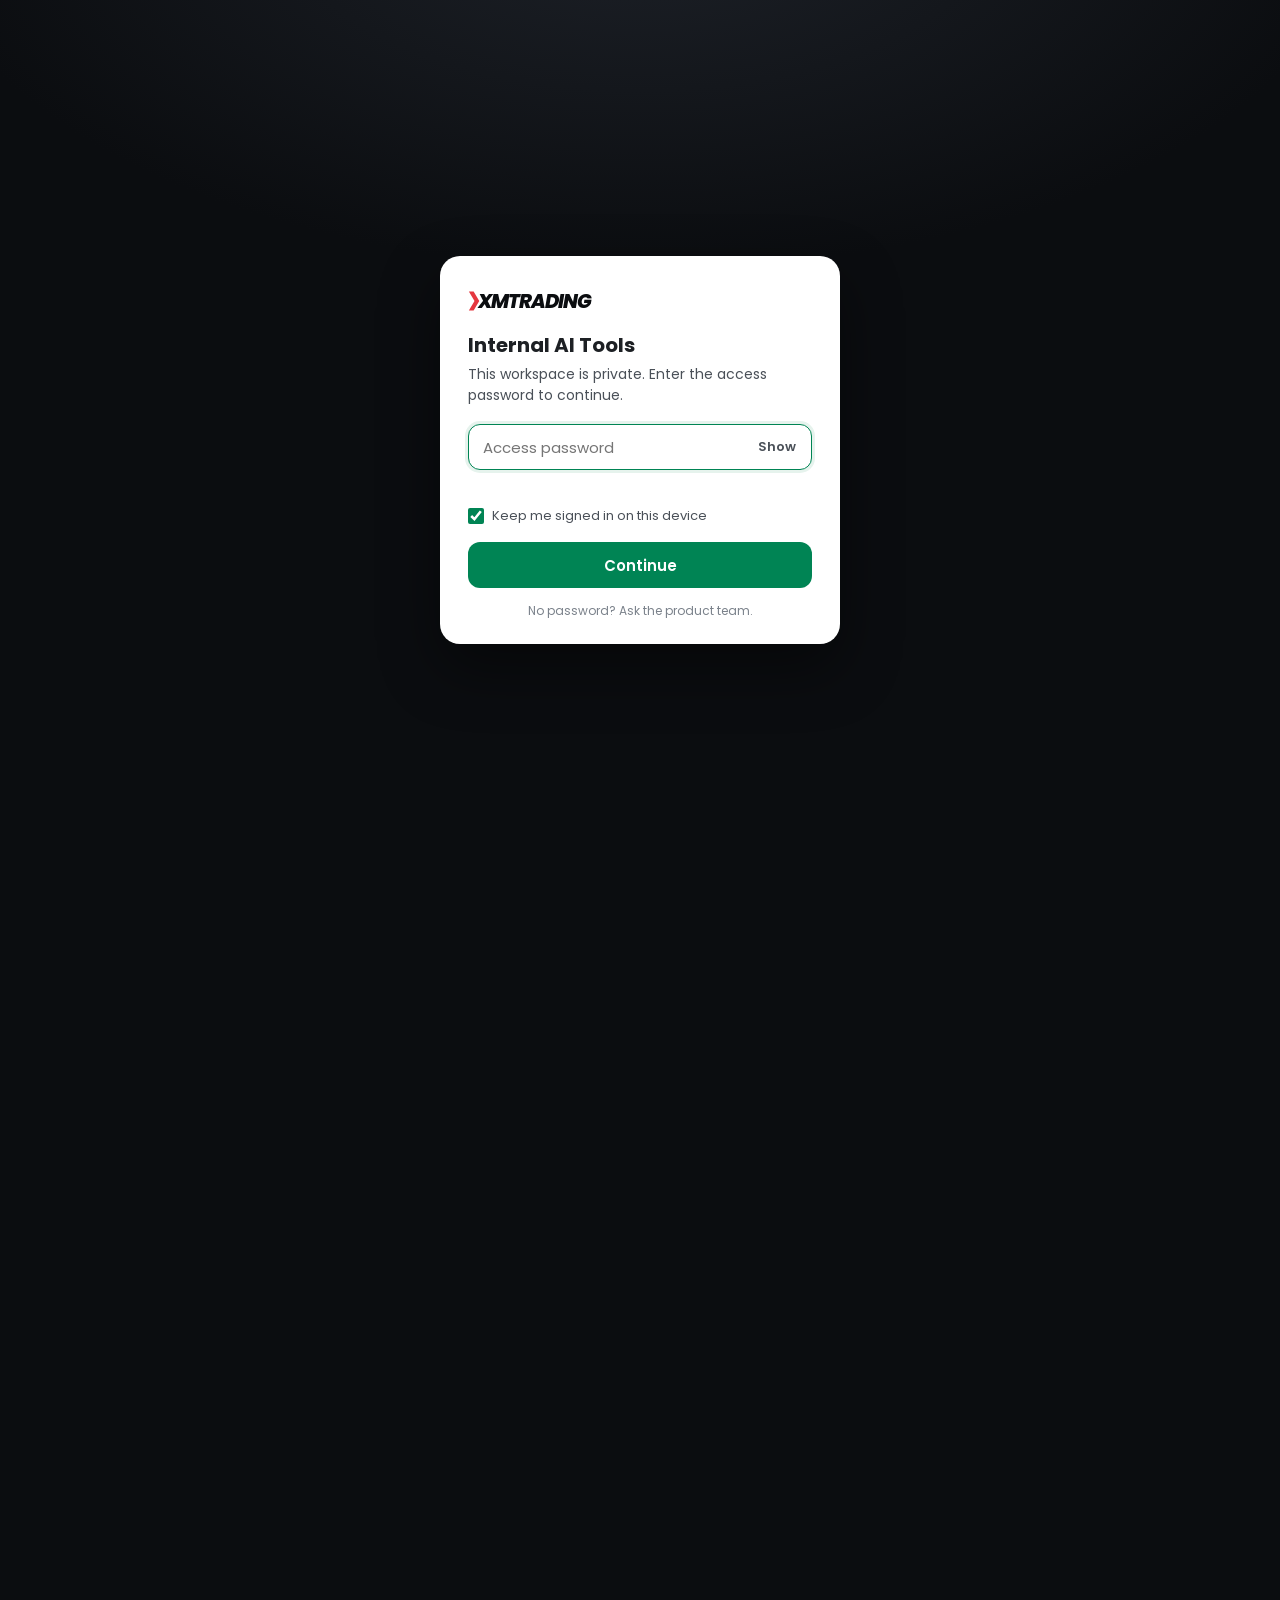
==== docs/guide.html @ 4b3dd041 "Internal tools hub" ====
<!doctype html>
<html lang="en">
<head>
  <script src="../assets/js/gate.js"></script>
  <meta charset="UTF-8" />
  <meta name="viewport" content="width=device-width, initial-scale=1" />
  <meta name="robots" content="noindex, nofollow" />
  <title>Guide · XMTrading Internal Tools</title>
  <link rel="stylesheet" href="../assets/css/xm.css" />
  <style>
    .guide { max-width: 920px; }
    .guide h2 { margin: 44px 0 12px; }
    .guide h3 { margin: 24px 0 8px; font-size: 18px; }
    .guide p, .guide li { color: var(--ink-2); }
    .guide ol, .guide ul.dots { padding-left: 22px; margin: 10px 0; }
    .guide ol { list-style: decimal; } .guide ul.dots { list-style: disc; }
    .guide li { margin: 6px 0; }
    code { background: var(--soft); border-radius: 6px; padding: 1px 6px; font-size: var(--fs-s); }
    pre { background: var(--dark); color: #d6dae0; border-radius: var(--r-m); padding: 16px 18px; overflow-x: auto; font-size: var(--fs-s); line-height: 1.6; }
    pre code { background: none; padding: 0; color: inherit; }
    .sw { display: grid; grid-template-columns: repeat(auto-fill, minmax(150px, 1fr)); gap: 12px; }
    .sw div { border: 1px solid var(--line); border-radius: var(--r-m); overflow: hidden; background: #fff; font-size: var(--fs-xs); }
    .sw i { display: block; height: 52px; }
    .sw span { display: block; padding: 8px 10px; }
    .sw b { display: block; font-size: var(--fs-s); }
    .demo { padding: 22px; display: flex; gap: 12px; flex-wrap: wrap; align-items: center; }
  </style>
</head>
<body>
  <div id="hub-bar" data-title="Guide"></div>

  <main class="page guide">
    <div class="eyebrow">Guide</div>
    <h1 class="h-l" style="margin-top:8px">Build a tool in the XM style</h1>
    <p style="margin-top:10px">Every tool is a folder of plain HTML, CSS and JS. No build step, no framework, no login code to write.</p>

    <h2 class="h-m" id="add">Add your tool</h2>
    <ol>
      <li>Copy <code>tools/_template/</code> to <code>tools/your-tool-id/</code> (lowercase, dashes).</li>
      <li>Edit <code>index.html</code>: title, <code>data-title</code> on the top bar, and your content. Keep the <code>gate.js</code> line first in <code>&lt;head&gt;</code>.</li>
      <li>Register the tool by adding an entry to <code>tools.json</code>:
<pre><code>{
  "id": "your-tool-id",
  "name": "Your Tool",
  "description": "One sentence, under 140 characters.",
  "category": "SEO &amp; Marketing",
  "status": "prototype",        // prototype | beta | live
  "icon": "chart",              // see assets/js/shell.js
  "accent": "green",            // green | blue | amber | purple | red | dark
  "owner": "Your name",
  "path": "tools/your-tool-id/"
}</code></pre></li>
      <li>Test locally: <code>python3 -m http.server 8000</code>, open <code>http://localhost:8000</code>, then run <code>python3 scripts/check.py</code>.</li>
      <li>Open a pull request. After review and merge the hub redeploys and the tool appears on the home screen as an app icon (the icon and accent colour you chose).</li>
    </ol>

    <h2 class="h-m">Style rules</h2>
    <ul class="dots">
      <li>Use <code>assets/css/xm.css</code> only. Colours, radius, shadows and sizes come from <code>var(--tokens)</code>; never write a hex colour.</li>
      <li>Font is Poppins. Smallest text is 12px (<code>--fs-xs</code>).</li>
      <li>Primary actions are green <code>.btn-primary</code>; one per screen.</li>
      <li>Page = <code>.page</code> + <code>.page-head</code> (eyebrow, title, one line of context, optional action).</li>
      <li>Use cards, stats, tags, tables and tabs from this page before inventing anything new.</li>
      <li>Your own CSS goes in <code>tool.css</code>, class names prefixed with your tool id.</li>
      <li>Green = good/brand,"accent": "green",            // green | blue | amber | purple | red | dark = bad/risk, amber = needs attention, blue = information.</li>
      <li>Never put API keys or passwords in the repo or browser code. Fetch data on a server or scheduled job and commit sanitized JSON only.</li>
    </ul>

    <h2 class="h-m">Colours</h2>
    <div class="sw">
      <div><i style="background:var(--g)"></i><span><b>--g</b>Brand green</span></div>
      <div><i style="background:var(--g-d)"></i><span><b>--g-d</b>Green hover</span></div>
      <div><i style="background:var(--g-l)"></i><span><b>--g-l</b>Green tint</span></div>
      <div><i style="background:var(--ink)"></i><span><b>--ink</b>Text</span></div>
      <div><i style="background:var(--ink-2)"></i><span><b>--ink-2</b>Secondary text</span></div>
      <div><i style="background:var(--mut)"></i><span><b>--mut</b>Muted text</span></div>
      <div><i style="background:var(--line)"></i><span><b>--line</b>Borders</span></div>
      <div><i style="background:var(--bg)"></i><span><b>--bg</b>Page background</span></div>
      <div><i style="background:var(--dark)"></i><span><b>--dark</b>Top bar, hero</span></div>
      <div><i style="background:var(--red)"></i><span><b>--red</b>Risk, error</span></div>
      <div><i style="background:var(--amber)"></i><span><b>--amber</b>Attention</span></div>
      <div><i style="background:var(--blue)"></i><span><b>--blue</b>Information</span></div>
    </div>

    <h2 class="h-m">Type</h2>
    <div class="card card-pad">
      <div class="eyebrow">Eyebrow</div>
      <div class="h-l" style="margin:6px 0">Heading large <code>.h-l</code></div>
      <div class="h-m">Heading medium <code>.h-m</code></div>
      <p class="lead" style="margin-top:10px">Lead paragraph <code>.lead</code> for the intro under a title.</p>
      <p class="mut" style="font-size:var(--fs-s);margin-top:8px">Small muted text <code>.mut</code> at 13px.</p>
    </div>

    <h2 class="h-m">Buttons, tags, chips</h2>
    <div class="card demo">
      <button class="btn btn-primary">Primary</button>
      <button class="btn btn-outline">Outline</button>
      <button class="btn btn-dark">Dark</button>
      <button class="btn btn-ghost">Ghost</button>
      <button class="btn btn-primary btn-sm">Small</button>
      <button class="btn btn-primary" disabled>Disabled</button>
    </div>
    <div class="card demo" style="margin-top:12px">
      <span class="tag">Live</span><span class="tag amber">Beta</span><span class="tag blue">Info</span><span class="tag"accent": "green",            // green | blue | amber | purple | red | dark">Risk</span><span class="tag purple">New</span><span class="tag grey">Draft</span>
      <span class="chip on">Selected</span><span class="chip">Option</span>
    </div>

    <h2 class="h-m">Form</h2>
    <div class="card card-pad grid c2">
      <label class="field"><span>Text input</span><input class="inp" placeholder="Type here" /><div class="help">Helper text</div></label>
      <label class="field"><span>Select</span><select class="inp"><option>Option one</option><option>Option two</option></select></label>
    </div>

    <h2 class="h-m">Stats and table</h2>
    <div class="grid c3">
      <div class="card stat"><div class="k">Organic clicks</div><div class="v num">84.2K</div><div class="d up">+8.1%</div></div>
      <div class="card stat"><div class="k">Keywords</div><div class="v num">3,420</div><div class="d dn">-2.3%</div></div>
      <div class="card stat"><div class="k">Pages</div><div class="v num">30</div><div class="d mut">No change</div></div>
    </div>
    <div class="card" style="margin-top:18px"><div class="tbl-wrap"><table class="tbl">
      <thead><tr><th>Keyword</th><th>Position</th><th>Trend</th></tr></thead>
      <tbody><tr><td>forex broker</td><td class="num">4</td><td class="up">+2</td></tr><tr><td>cfd trading</td><td class="num">11</td><td class="dn">-1</td></tr></tbody>
    </table></div></div>

    <h2 class="h-m">Helpers</h2>
    <div class="card demo">
      <button class="btn btn-outline" id="t">Show toast</button>
      <span class="icon-tile" id="ic"></span><span class="icon-tile blue" id="ic2"></span><span class="icon-tile amber" id="ic3"></span>
      <span class="mut" style="font-size:var(--fs-s)"><code>XMTools.toast(msg)</code> · <code>XMTools.icon(name)</code> · <code>XMTools.esc(text)</code></span>
    </div>
  </main>

  <script src="../assets/js/shell.js"></script>
  <script>
    document.getElementById('t').addEventListener('click', function () { XMTools.toast('This is a toast'); });
    document.getElementById('ic').innerHTML = XMTools.icon('chart');
    document.getElementById('ic2').innerHTML = XMTools.icon('globe');
    document.getElementById('ic3').innerHTML = XMTools.icon('bolt');
  </script>
</body>
</html>
---- assets/css/xm.css ----
/* XMTrading Internal Tools - shared design system.
   Base: Website Strategy prototype. Every tool must use these tokens and components.
   Rule 1: never write a hex colour in a tool stylesheet - use a var(--token).
   Rule 2: never go below 12px for text. */
@import url('https://fonts.googleapis.com/css2?family=Poppins:ital,wght@0,400;0,500;0,600;0,700;0,800;1,700;1,800&family=Inter:wght@400;500;600;700&display=swap');

:root {
  /* brand */
  --g: #008454; --g-d: #006b44; --g-l: #e6f3ed; --g-2: #3b8559;
  --red: #e5373f; --red-l: #fdecee;
  /* neutrals */
  --ink: #1d2024; --ink-2: #4a5058; --mut: #7b828b; --line: #e5e7ea; --line-2: #d6d9de;
  --bg: #f5f5f5; --card: #fff; --soft: #f1f2f4;
  --dark: #0b0d10; --dark-2: #14171c; --dark-3: #1d2128;
  /* status / data */
  --up: #12a56a; --dn: #e5373f;
  --blue: #2f62f0; --blue-d: #2551cf; --blue-l: #eaf0fe;
  --amber: #c26a00; --amber-l: #fff4e0; --purple: #8a3fd1; --purple-l: #f3eafc;
  /* shape */
  --r-s: 8px; --r-m: 12px; --r-l: 20px; --r-xl: 28px;
  --sh-s: 0 1px 2px rgba(16, 24, 40, .06), 0 1px 3px rgba(16, 24, 40, .08);
  --sh-m: 0 8px 24px rgba(16, 24, 40, .10);
  --sh-l: 0 24px 60px rgba(16, 24, 40, .18);
  /* type */
  --font: 'Poppins', 'Inter', -apple-system, BlinkMacSystemFont, 'Hiragino Sans', 'Noto Sans JP', 'Segoe UI', Roboto, Helvetica, Arial, sans-serif;
  --fs-xs: 12px; --fs-s: 13px; --fs-m: 14px; --fs-l: 16px;
  /* layout */
  --maxw: 1200px; --bar-h: 64px;
}

*, *::before, *::after { box-sizing: border-box; }
html { -webkit-text-size-adjust: 100%; scroll-behavior: smooth; }
body { margin: 0; font-family: var(--font); color: var(--ink); background: var(--bg); font-size: 16px; line-height: 1.5; -webkit-font-smoothing: antialiased; }
img, svg, video, canvas { max-width: 100%; display: block; }
a { color: inherit; text-decoration: none; }
button, input, select, textarea { font: inherit; color: inherit; }
button { cursor: pointer; }
h1, h2, h3, h4, p { margin: 0; }
ul { margin: 0; padding: 0; list-style: none; }
.container { width: 100%; max-width: var(--maxw); margin: 0 auto; padding: 0 24px; }
.sr { position: absolute; left: 0; top: 0; width: 1px; height: 1px; overflow: hidden; clip: rect(0 0 0 0); }
.num { font-variant-numeric: tabular-nums; }
.up { color: var(--up); } .dn { color: var(--dn); } .mut { color: var(--mut); }

/* ---------- Typography ---------- */
.eyebrow { font-size: var(--fs-xs); font-weight: 600; letter-spacing: .12em; text-transform: uppercase; color: var(--g); }
.h-xl { font-size: clamp(32px, 4.6vw, 52px); line-height: 1.08; font-weight: 700; letter-spacing: -.02em; }
.h-l { font-size: clamp(26px, 3.2vw, 38px); line-height: 1.12; font-weight: 700; letter-spacing: -.015em; }
.h-m { font-size: clamp(20px, 2.2vw, 26px); line-height: 1.2; font-weight: 600; letter-spacing: -.01em; }
.lead { font-size: clamp(15px, 1.4vw, 18px); color: var(--ink-2); line-height: 1.6; }

/* ---------- Hub bar (top bar used by the hub and every tool) ---------- */
.hub-bar { position: sticky; top: 0; z-index: 50; background: rgba(11, 13, 16, .94); backdrop-filter: saturate(1.4) blur(14px); color: #fff; border-bottom: 1px solid rgba(255, 255, 255, .08); }
.hub-bar .in { display: flex; align-items: center; gap: 18px; height: var(--bar-h); max-width: 1320px; margin: 0 auto; padding: 0 24px; }
.xm-logo { display: inline-flex; align-items: center; flex: none; }
.xm-logo svg { height: 24px; width: auto; }
.hub-bar .sub { font-size: var(--fs-s); color: #aeb4bd; padding-left: 18px; border-left: 1px solid rgba(255, 255, 255, .16); }
.hub-bar .crumb { font-size: var(--fs-s); color: #fff; font-weight: 600; }
.hub-bar .right { display: flex; align-items: center; gap: 8px; margin-left: auto; }
.hub-bar .lnk { font-size: var(--fs-s); font-weight: 500; padding: 8px 12px; border-radius: 10px; color: #d6dae0; background: none; border: 0; }
.hub-bar .lnk:hover { background: rgba(255, 255, 255, .1); color: #fff; }

/* ---------- Buttons ---------- */
.btn { display: inline-flex; align-items: center; justify-content: center; gap: 8px; border: 1.5px solid transparent; border-radius: 10px; padding: 10px 20px; font-weight: 600; font-size: var(--fs-m); line-height: 1.2; transition: transform .12s, background .15s, box-shadow .15s, border-color .15s; white-space: nowrap; }
.btn:active { transform: translateY(1px) scale(.99); }
.btn-primary { background: var(--g); color: #fff; }
.btn-primary:hover { background: var(--g-d); box-shadow: 0 6px 18px rgba(0, 132, 84, .32); }
.btn-outline { border-color: var(--line-2); background: #fff; color: var(--ink); }
.btn-outline:hover { border-color: var(--ink); }
.btn-dark { background: var(--ink); color: #fff; } .btn-dark:hover { background: #000; }
.btn-ghost { background: transparent; color: var(--g); padding-left: 8px; padding-right: 8px; } .btn-ghost:hover { background: var(--g-l); }
.btn-lg { padding: 14px 26px; font-size: var(--fs-l); border-radius: 12px; }
.btn-sm { padding: 7px 14px; font-size: var(--fs-s); border-radius: 8px; }
.btn-block { width: 100%; }
.btn[disabled] { opacity: .45; pointer-events: none; }

/* ---------- Forms ---------- */
.field { display: block; }
.field > span { display: block; font-size: var(--fs-s); font-weight: 500; margin-bottom: 6px; color: var(--ink-2); }
.inp { width: 100%; height: 46px; border-radius: 10px; border: 1.5px solid var(--line-2); background: #fff; padding: 0 14px; font-size: var(--fs-m); outline: none; transition: border-color .15s, box-shadow .15s; }
.inp:focus { border-color: var(--g); box-shadow: 0 0 0 4px rgba(0, 132, 84, .12); }
.inp.err { border-color: var(--red); background: var(--red-l); }
select.inp { appearance: none; background-image: url("data:image/svg+xml,%3Csvg xmlns='http://www.w3.org/2000/svg' width='16' height='16' fill='none' stroke='%237b828b' stroke-width='2'%3E%3Cpath d='m3 6 5 5 5-5'/%3E%3C/svg%3E"); background-repeat: no-repeat; background-position: right 14px center; padding-right: 38px; }
.help { font-size: var(--fs-xs); color: var(--mut); margin-top: 6px; }
.err-msg { font-size: var(--fs-xs); color: var(--red); margin-top: 6px; }
.search { position: relative; }
.search svg { position: absolute; left: 14px; top: 50%; transform: translateY(-50%); width: 18px; height: 18px; color: var(--mut); pointer-events: none; }
.search .inp { padding-left: 42px; }

/* ---------- Surfaces ---------- */
.card { background: var(--card); border: 1px solid var(--line); border-radius: var(--r-l); box-shadow: var(--sh-s); }
.card-pad { padding: 24px; }
.tag { display: inline-flex; align-items: center; gap: 6px; padding: 3px 10px; border-radius: 999px; font-size: var(--fs-xs); font-weight: 600; background: var(--g-l); color: var(--g); }
.tag.blue { background: var(--blue-l); color: var(--blue); } .tag.amber { background: var(--amber-l); color: var(--amber); } .tag.red { background: var(--red-l); color: var(--red); } .tag.purple { background: var(--purple-l); color: var(--purple); } .tag.dark { background: var(--ink); color: #fff; } .tag.grey { background: var(--soft); color: var(--ink-2); }
.chip { display: inline-flex; align-items: center; gap: 6px; padding: 7px 14px; border-radius: 999px; border: 1.5px solid var(--line-2); background: #fff; font-size: var(--fs-s); font-weight: 500; }
.chip:hover { border-color: var(--ink); }
.chip.on { border-color: var(--g); background: var(--g-l); color: var(--g); }
.pill-tabs { display: inline-flex; padding: 4px; gap: 2px; background: #fff; border-radius: 999px; border: 1px solid var(--line); }
.pill-tabs button { border: 0; background: none; padding: 9px 18px; border-radius: 999px; font-size: var(--fs-m); font-weight: 500; color: var(--mut); }
.pill-tabs button.on { background: var(--soft); color: var(--ink); font-weight: 600; }
.divider { height: 1px; background: var(--line); border: 0; margin: 0; }
.dot { width: 8px; height: 8px; border-radius: 50%; background: var(--up); display: inline-block; }
.dot.live { animation: pulse 1.6s infinite; }
.icon-tile { width: 44px; height: 44px; border-radius: 12px; display: grid; place-items: center; background: var(--g-l); color: var(--g); flex: none; }
.icon-tile svg { width: 22px; height: 22px; }
.icon-tile.blue { background: var(--blue-l); color: var(--blue); } .icon-tile.amber { background: var(--amber-l); color: var(--amber); } .icon-tile.purple { background: var(--purple-l); color: var(--purple); } .icon-tile.red { background: var(--red-l); color: var(--red); }
.empty { padding: 40px 16px; text-align: center; color: var(--mut); font-size: var(--fs-m); }

/* ---------- Page structure (use in every tool) ---------- */
.page { max-width: var(--maxw); margin: 0 auto; padding: 36px 24px 64px; }
.page-head { display: flex; align-items: flex-end; justify-content: space-between; gap: 20px; flex-wrap: wrap; margin-bottom: 28px; }
.page-head .eyebrow { margin-bottom: 8px; }
.page-head p { margin-top: 8px; color: var(--ink-2); max-width: 620px; }
.grid { display: grid; gap: 18px; }
.grid.c2 { grid-template-columns: repeat(2, 1fr); } .grid.c3 { grid-template-columns: repeat(3, 1fr); } .grid.c4 { grid-template-columns: repeat(4, 1fr); }
.stat { padding: 20px 22px; }
.stat .k { font-size: var(--fs-s); color: var(--mut); font-weight: 500; }
.stat .v { font-size: 30px; font-weight: 700; letter-spacing: -.02em; line-height: 1.2; margin-top: 4px; }
.stat .d { font-size: var(--fs-xs); font-weight: 600; margin-top: 4px; }

/* ---------- Table ---------- */
.tbl-wrap { overflow-x: auto; }
.tbl { width: 100%; border-collapse: collapse; font-size: var(--fs-m); }
.tbl th { text-align: left; font-size: var(--fs-xs); font-weight: 600; letter-spacing: .06em; text-transform: uppercase; color: var(--mut); padding: 12px 16px; background: var(--soft); border-bottom: 1px solid var(--line); white-space: nowrap; }
.tbl td { padding: 14px 16px; border-bottom: 1px solid var(--line); }
.tbl tr:hover td { background: #fafafa; }

/* ---------- Modal / toast ---------- */
.modal-back { position: fixed; inset: 0; z-index: 900; background: rgba(10, 12, 15, .55); backdrop-filter: blur(4px); display: none; align-items: center; justify-content: center; padding: 20px; }
.modal-back.open { display: flex; }
.modal { background: #fff; border-radius: 22px; width: 100%; max-width: 480px; box-shadow: var(--sh-l); padding: 28px; max-height: 92vh; overflow: auto; animation: fadeUp .28s cubic-bezier(.2, .7, .2, 1); }
.toast-host { position: fixed; left: 50%; top: 18px; transform: translateX(-50%); z-index: 2000; display: grid; gap: 8px; pointer-events: none; }
.toast { background: var(--ink); color: #fff; padding: 11px 18px; border-radius: 12px; font-size: var(--fs-m); box-shadow: var(--sh-m); animation: fadeUp .25s; display: flex; gap: 10px; align-items: center; }

@keyframes pulse { 0% { box-shadow: 0 0 0 0 rgba(18, 165, 106, .5); } 70% { box-shadow: 0 0 0 8px rgba(18, 165, 106, 0); } 100% { box-shadow: 0 0 0 0 rgba(18, 165, 106, 0); } }
@keyframes fadeUp { from { opacity: 0; transform: translateY(14px); } to { opacity: 1; transform: none; } }

@media (max-width: 900px) {
  .grid.c3, .grid.c4 { grid-template-columns: repeat(2, 1fr); }
  .hub-bar .in { gap: 12px; height: 58px; }
  .hub-bar .sub { display: none; }
  .container { padding: 0 16px; }
  .page { padding: 28px 16px 48px; }
}
@media (max-width: 560px) { .grid.c2, .grid.c3, .grid.c4 { grid-template-columns: 1fr; } }
@media (prefers-reduced-motion: reduce) { * { animation: none !important; transition: none !important; } }

:focus-visible { outline: 2px solid var(--blue); outline-offset: 2px; border-radius: 6px; }
input:focus-visible, select:focus-visible, textarea:focus-visible { outline-offset: 0; }
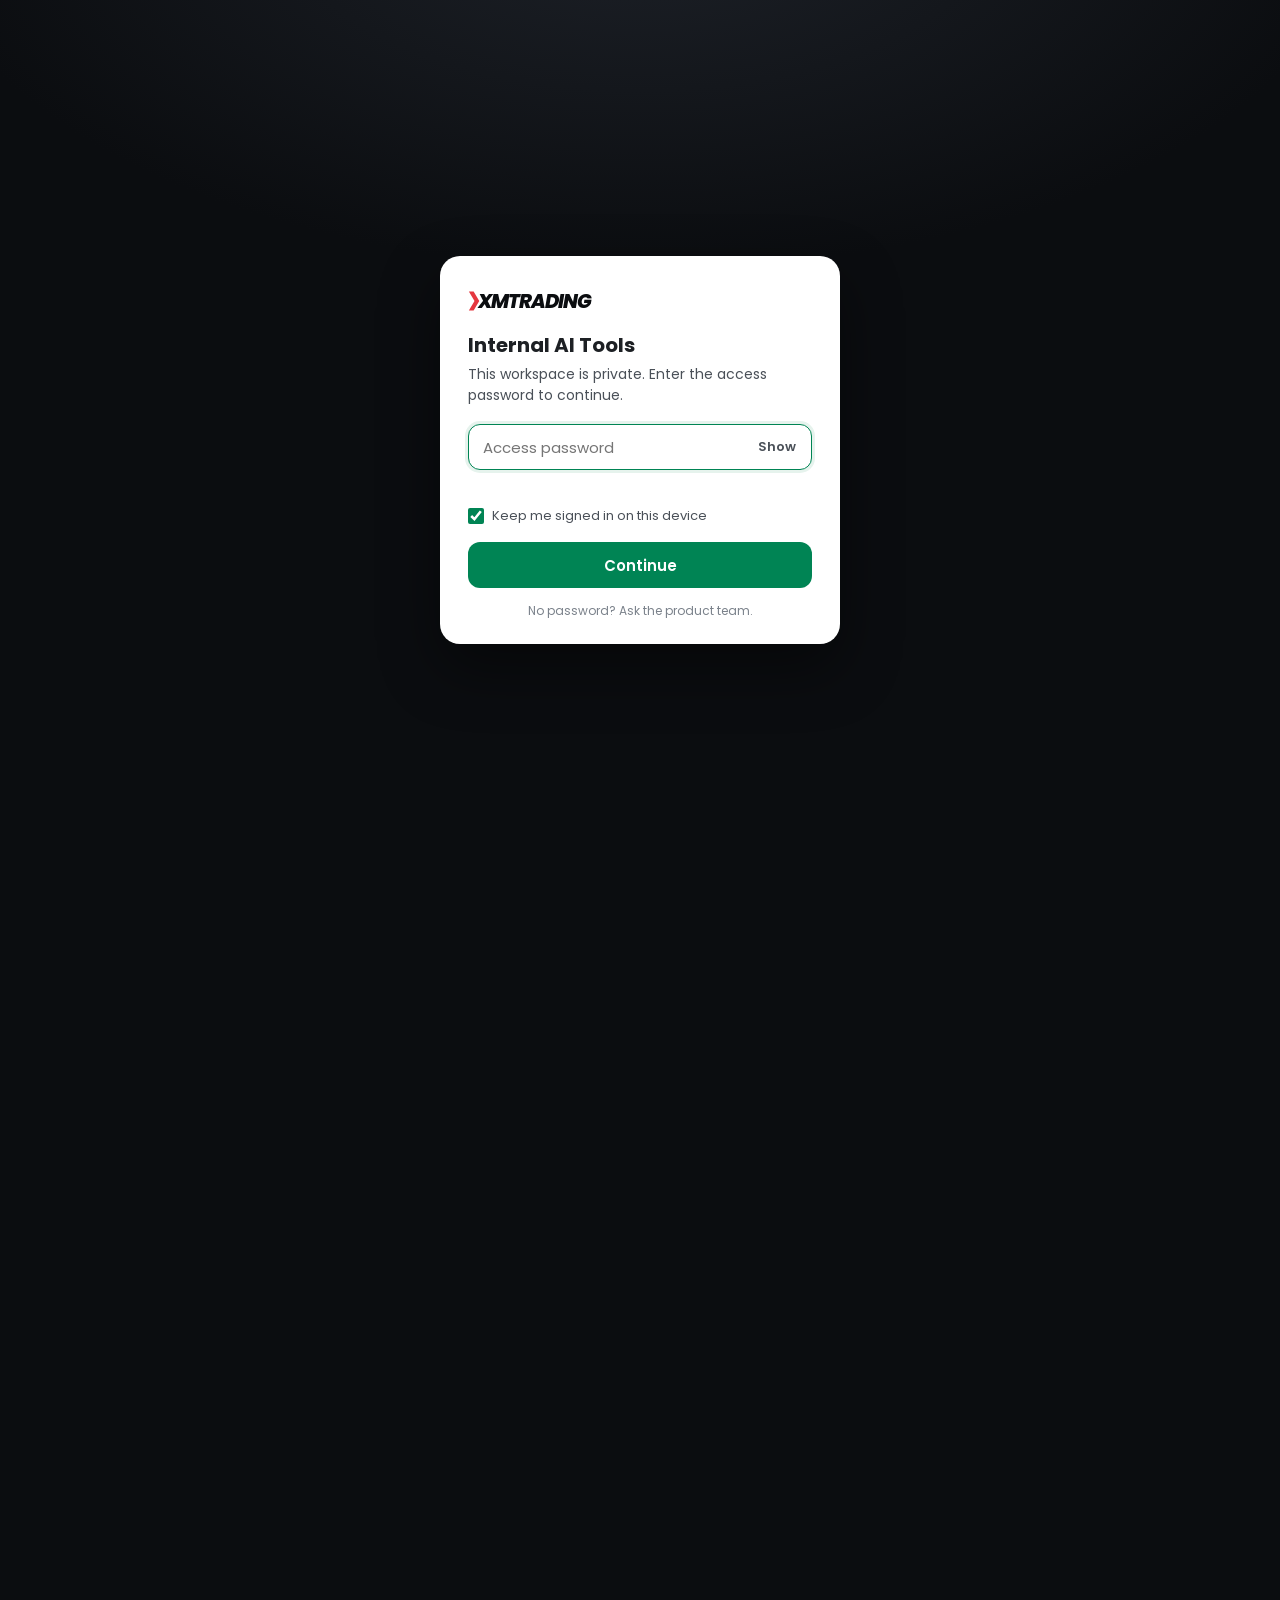
==== commit 7a1e35c2: "Single Add a tool button, detailed guide, downloadable agent brief" ====
--- a/docs/guide.html
+++ b/docs/guide.html
@@ -7,23 +7,47 @@
   <meta name="robots" content="noindex, nofollow" />
   <title>Guide · XMTrading Internal Tools</title>
   <link rel="stylesheet" href="../assets/css/xm.css" />
+  <link rel="stylesheet" href="../assets/css/hub.css" />
   <style>
     .guide { max-width: 920px; }
-    .guide h2 { margin: 44px 0 12px; }
-    .guide h3 { margin: 24px 0 8px; font-size: 18px; }
+    .guide h2 { margin: 48px 0 12px; scroll-margin-top: 84px; }
+    .guide h3 { margin: 26px 0 8px; font-size: 18px; font-weight: 600; }
     .guide p, .guide li { color: var(--ink-2); }
     .guide ol, .guide ul.dots { padding-left: 22px; margin: 10px 0; }
     .guide ol { list-style: decimal; } .guide ul.dots { list-style: disc; }
     .guide li { margin: 6px 0; }
-    code { background: var(--soft); border-radius: 6px; padding: 1px 6px; font-size: var(--fs-s); }
-    pre { background: var(--dark); color: #d6dae0; border-radius: var(--r-m); padding: 16px 18px; overflow-x: auto; font-size: var(--fs-s); line-height: 1.6; }
+    .guide li > pre { margin-top: 10px; }
+    code { background: var(--soft); border-radius: 6px; padding: 1px 6px; font-size: var(--fs-s); color: var(--ink); }
+    pre { background: var(--dark); color: var(--line-2); border-radius: var(--r-m); padding: 16px 18px; overflow-x: auto; font-size: var(--fs-s); line-height: 1.6; margin: 10px 0; }
     pre code { background: none; padding: 0; color: inherit; }
+    .guide a.lnk { color: var(--g); font-weight: 500; }
+    .toc { display: flex; flex-wrap: wrap; gap: 8px; margin-top: 18px; }
+    .agent { display: grid; grid-template-columns: minmax(0, 1fr) auto; gap: 24px; align-items: center; padding: 26px; margin-top: 28px; background: var(--dark); border-color: var(--dark-3); color: var(--card); }
+    .agent h2 { margin: 0 0 8px; font-size: 22px; font-weight: 600; color: var(--card); }
+    .agent p { color: var(--line-2); }
+    .agent .acts { display: grid; gap: 10px; min-width: 240px; }
+    .agent .btn-outline { background: transparent; color: var(--card); border-color: var(--ink-2); }
+    .agent .btn-outline:hover { border-color: var(--card); }
+    .agent .prompt { grid-column: 1 / -1; margin: 0; }
+    .agent .prompt .lbl { font-size: var(--fs-xs); font-weight: 600; letter-spacing: .08em; text-transform: uppercase; color: var(--mut); margin-bottom: 6px; }
+    .agent .prompt pre { background: var(--dark-2); border: 1px solid var(--dark-3); white-space: pre-wrap; margin: 0; }
     .sw { display: grid; grid-template-columns: repeat(auto-fill, minmax(150px, 1fr)); gap: 12px; }
-    .sw div { border: 1px solid var(--line); border-radius: var(--r-m); overflow: hidden; background: #fff; font-size: var(--fs-xs); }
+    .sw div { border: 1px solid var(--line); border-radius: var(--r-m); overflow: hidden; background: var(--card); font-size: var(--fs-xs); }
     .sw i { display: block; height: 52px; }
     .sw span { display: block; padding: 8px 10px; }
     .sw b { display: block; font-size: var(--fs-s); }
     .demo { padding: 22px; display: flex; gap: 12px; flex-wrap: wrap; align-items: center; }
+    .icons { display: grid; grid-template-columns: repeat(auto-fill, minmax(96px, 1fr)); gap: 10px; padding: 18px; }
+    .icons div { display: grid; justify-items: center; gap: 6px; font-size: var(--fs-xs); color: var(--ink-2); padding: 10px 4px; border-radius: var(--r-m); }
+    .shelf { display: flex; flex-wrap: wrap; gap: 26px 22px; justify-content: center; padding: 28px 20px 22px; border-radius: var(--r-l); background: var(--dark); }
+    .shelf .app { width: 92px; }
+    .shelf .app-ic { width: 64px; height: 64px; border-radius: 19px; }
+    .shelf .app-ic svg { width: 30px; height: 30px; }
+    .step-n { display: inline-grid; place-items: center; width: 26px; height: 26px; border-radius: 50%; background: var(--g-l); color: var(--g); font-size: var(--fs-s); font-weight: 700; margin-right: 8px; }
+    .fields td:first-child { white-space: nowrap; font-weight: 600; color: var(--ink); }
+    .fields td { vertical-align: top; color: var(--ink-2); }
+    .tree { white-space: pre; }
+    @media (max-width: 700px) { .agent { grid-template-columns: 1fr; } .agent .acts { min-width: 0; } }
   </style>
 </head>
 <body>
@@ -31,42 +55,168 @@
 
   <main class="page guide">
     <div class="eyebrow">Guide</div>
-    <h1 class="h-l" style="margin-top:8px">Build a tool in the XM style</h1>
-    <p style="margin-top:10px">Every tool is a folder of plain HTML, CSS and JS. No build step, no framework, no login code to write.</p>
-
-    <h2 class="h-m" id="add">Add your tool</h2>
-    <ol>
-      <li>Copy <code>tools/_template/</code> to <code>tools/your-tool-id/</code> (lowercase, dashes).</li>
-      <li>Edit <code>index.html</code>: title, <code>data-title</code> on the top bar, and your content. Keep the <code>gate.js</code> line first in <code>&lt;head&gt;</code>.</li>
-      <li>Register the tool by adding an entry to <code>tools.json</code>:
-<pre><code>{
+    <h1 class="h-l" style="margin-top:8px">Add your tool to the hub</h1>
+    <p style="margin-top:10px">Every tool is a folder of plain HTML, CSS and JS. No build step, no framework and no login code to write. Follow the steps below, or hand the brief to your AI agent and let it do the building.</p>
+    <nav class="toc" aria-label="On this page">
+      <a class="chip" href="#agent">Use an AI agent</a>
+      <a class="chip" href="#add">Add a tool</a>
+      <a class="chip" href="#fields">tools.json fields</a>
+      <a class="chip" href="#data">Data and secrets</a>
+      <a class="chip" href="#help">Troubleshooting</a>
+      <a class="chip" href="#style">Style reference</a>
+    </nav>
+
+    <section class="card agent" id="agent">
+      <div>
+        <h2>Build it with your AI agent</h2>
+        <p>The brief explains the repository, the design system, the rules and the exact steps, so any coding agent produces a tool that looks and behaves like the rest. Download it, or copy it straight into your agent's chat.</p>
+      </div>
+      <div class="acts">
+        <a class="btn btn-primary" href="agent-brief.md" download="internal-tools-agent-brief.md">Download agent brief</a>
+        <button class="btn btn-outline" type="button" id="copy-brief">Copy to clipboard</button>
+      </div>
+      <div class="prompt">
+        <div class="lbl">Then tell your agent</div>
+        <pre><code>Read internal-tools-agent-brief.md. Open this repository and add a new tool called "&lt;name&gt;" that &lt;what it does and who uses it&gt;. Ask me anything you need, follow the brief exactly, run scripts/check.py, and prepare a pull request.</code></pre>
+      </div>
+    </section>
+
+    <h2 class="h-m" id="add">Add your tool, step by step</h2>
+    <p>You need a GitHub account with write access to the repository (ask the maintainer to invite you), <code>git</code>, and Python 3 for the local server and the checker.</p>
+
+    <h3><span class="step-n">1</span>Clone and branch</h3>
+    <pre><code>git clone https://github.com/bpashchenko12/internal-tools.git
+cd internal-tools
+git checkout -b tool/your-tool-id</code></pre>
+
+    <h3><span class="step-n">2</span>Copy the template</h3>
+    <p>The id is lowercase with dashes, for example <code>market-brief</code>. It becomes the folder name and the URL.</p>
+    <pre><code>cp -r tools/_template tools/your-tool-id</code></pre>
+
+    <h3><span class="step-n">3</span>Build your page</h3>
+    <ul class="dots">
+      <li>In <code>tools/your-tool-id/index.html</code> change the <code>&lt;title&gt;</code>, the <code>data-title</code> on <code>#hub-bar</code> and the content in <code>&lt;main class="page"&gt;</code>.</li>
+      <li>Keep the <code>gate.js</code> line first in <code>&lt;head&gt;</code>. It is the shared login, so never write your own.</li>
+      <li>Put logic in <code>app.js</code> and styles in <code>tool.css</code>. Prefix your own class names with the tool id.</li>
+      <li>Build with the components shown further down this page before inventing anything new.</li>
+    </ul>
+
+    <h3><span class="step-n">4</span>Register the tool</h3>
+    <p>Add an entry to <code>tools.json</code>, inside the <code>tools</code> array. This is what puts your app icon on the home screen. All fields are explained <a class="lnk" href="#fields">below</a>.</p>
+    <pre><code>{
   "id": "your-tool-id",
   "name": "Your Tool",
   "description": "One sentence, under 140 characters.",
   "category": "SEO &amp; Marketing",
-  "status": "prototype",        // prototype | beta | live
-  "icon": "chart",              // see assets/js/shell.js
-  "accent": "green",            // green | blue | amber | purple | red | dark
-  "owner": "Your name",
+  "status": "prototype",
+  "icon": "chart",
+  "accent": "green",
+  "owner": "Your name or team",
   "path": "tools/your-tool-id/"
-}</code></pre></li>
-      <li>Test locally: <code>python3 -m http.server 8000</code>, open <code>http://localhost:8000</code>, then run <code>python3 scripts/check.py</code>.</li>
-      <li>Open a pull request. After review and merge the hub redeploys and the tool appears on the home screen as an app icon (the icon and accent colour you chose).</li>
-    </ol>
-
-    <h2 class="h-m">Style rules</h2>
-    <ul class="dots">
-      <li>Use <code>assets/css/xm.css</code> only. Colours, radius, shadows and sizes come from <code>var(--tokens)</code>; never write a hex colour.</li>
-      <li>Font is Poppins. Smallest text is 12px (<code>--fs-xs</code>).</li>
-      <li>Primary actions are green <code>.btn-primary</code>; one per screen.</li>
-      <li>Page = <code>.page</code> + <code>.page-head</code> (eyebrow, title, one line of context, optional action).</li>
-      <li>Use cards, stats, tags, tables and tabs from this page before inventing anything new.</li>
-      <li>Your own CSS goes in <code>tool.css</code>, class names prefixed with your tool id.</li>
-      <li>Green = good/brand,"accent": "green",            // green | blue | amber | purple | red | dark = bad/risk, amber = needs attention, blue = information.</li>
-      <li>Never put API keys or passwords in the repo or browser code. Fetch data on a server or scheduled job and commit sanitized JSON only.</li>
-    </ul>
-
-    <h2 class="h-m">Colours</h2>
+}</code></pre>
+
+    <h3><span class="step-n">5</span>Run it locally</h3>
+    <pre><code>python3 -m http.server 8000</code></pre>
+    <p>Open <code>http://localhost:8000</code>, log in with the shared password (ask the maintainer), and check that your icon appears and the tool opens. Opening the files directly with <code>file://</code> does not work, because tools load their data with <code>fetch</code>.</p>
+
+    <h3><span class="step-n">6</span>Run the checker</h3>
+    <pre><code>python3 scripts/check.py</code></pre>
+    <p>It checks <code>tools.json</code>, that <code>gate.js</code> loads first, that you used tokens and no hex colours, that no text is under 12px, that no third-party scripts are loaded and that no credentials were pasted in. Fix every <code>FAIL</code> line. The same check runs on your pull request.</p>
+
+    <h3><span class="step-n">7</span>Test properly</h3>
+    <ul class="dots">
+      <li>Click through every screen and every button.</li>
+      <li>Resize to about 390px wide. Nothing should scroll sideways except tables inside their own card.</li>
+      <li>Open the browser console. There must be no errors.</li>
+    </ul>
+
+    <h3><span class="step-n">8</span>Open a pull request</h3>
+    <pre><code>git add .
+git commit -m "Add Your Tool"
+git push -u origin tool/your-tool-id</code></pre>
+    <p>Open the link GitHub prints, or the Pull requests tab, and fill in the checklist. Pushing straight to <code>main</code> is blocked. After review and merge the hub redeploys within about a minute and your tool appears on the home screen. Reload the live site and open it once to confirm.</p>
+
+    <h3>Folder structure</h3>
+<pre class="tree"><code>index.html           home screen (maintainers)
+tools.json           registry, one entry per tool
+assets/              shared styles and helpers (maintainers)
+docs/                this guide and the agent brief
+scripts/check.py     rule checker
+tools/
+  _template/         copy this
+  your-tool-id/
+    index.html       page, gate.js first
+    app.js           logic
+    tool.css         your styles only
+    data/            sanitised JSON your tool loads</code></pre>
+
+    <h2 class="h-m" id="fields">tools.json fields</h2>
+    <div class="card"><div class="tbl-wrap"><table class="tbl fields">
+      <thead><tr><th>Field</th><th>What to put</th></tr></thead>
+      <tbody>
+        <tr><td>id</td><td>Unique, lowercase, dashes. Must match the folder name.</td></tr>
+        <tr><td>name</td><td>Short name shown under the app icon, ideally 1 to 3 words.</td></tr>
+        <tr><td>description</td><td>One sentence about what it does and for whom. Under 140 characters.</td></tr>
+        <tr><td>category</td><td>Free text, for example "SEO &amp; Marketing". Reuse an existing one where it fits.</td></tr>
+        <tr><td>status</td><td><code>prototype</code> (idea, may change), <code>beta</code> (usable, still evolving) or <code>live</code> (team relies on it). The home screen shows a badge for prototype and beta.</td></tr>
+        <tr><td>icon</td><td>One of the names in the picker below.</td></tr>
+        <tr><td>accent</td><td>App icon colour: <code>green</code>, <code>blue</code>, <code>amber</code>, <code>purple</code>, <code>red</code> or <code>dark</code>.</td></tr>
+        <tr><td>owner</td><td>Person or team who maintains it. People ask them questions.</td></tr>
+        <tr><td>path</td><td>Exactly <code>tools/&lt;id&gt;/</code> with a trailing slash.</td></tr>
+      </tbody>
+    </table></div></div>
+
+    <h3>Pick an icon</h3>
+    <div class="card icons" id="icon-grid"></div>
+    <p class="mut" style="font-size:var(--fs-s);margin-top:8px">Need a new icon? Add a stroke icon on a 24 by 24 grid to <code>assets/js/shell.js</code> in the same pull request.</p>
+
+    <h3>Pick a colour</h3>
+    <div class="shelf" id="accent-shelf" aria-label="App icon colours"></div>
+
+    <h2 class="h-m" id="data">Data and secrets</h2>
+    <p>The repository and site are public. The password only hides the page, so treat every committed file as public.</p>
+    <ul class="dots">
+      <li>Never put API keys, tokens, passwords or credentials in the repository or in browser code.</li>
+      <li>Do not call private or paid APIs from the browser. Collect data in a separate job (a script, a scheduled GitHub Action using repository secrets, or a notebook), sanitise it, and commit only the resulting JSON to <code>tools/your-tool-id/data/</code>.</li>
+      <li>Load it with a relative path, for example <code>fetch('data/snapshot.json')</code>.</li>
+      <li>Do not commit raw exports, customer data or personal data.</li>
+      <li>Say in the interface when numbers are estimates or when a source is missing. Never invent numbers.</li>
+      <li>Escape any dynamic text with <code>XMTools.esc</code> before putting it into <code>innerHTML</code>, and do not load third-party scripts.</li>
+    </ul>
+
+    <h2 class="h-m">Updating or removing a tool</h2>
+    <ul class="dots">
+      <li><b>Update:</b> use a new branch and pull request, as above. Refreshed data is just a new JSON file in your <code>data/</code> folder.</li>
+      <li><b>Change status:</b> edit <code>status</code> in <code>tools.json</code> as the tool matures.</li>
+      <li><b>Remove:</b> delete the folder and its entry in <code>tools.json</code> in the same pull request.</li>
+    </ul>
+
+    <h2 class="h-m" id="help">Troubleshooting</h2>
+    <div class="card"><div class="tbl-wrap"><table class="tbl fields">
+      <thead><tr><th>Problem</th><th>Fix</th></tr></thead>
+      <tbody>
+        <tr><td>No icon on the home screen</td><td>Check <code>tools.json</code> is valid JSON (commas between entries) and run <code>python3 scripts/check.py</code>.</td></tr>
+        <tr><td>Home screen says it could not load <code>tools.json</code></td><td>Start the local server and open <code>http://localhost:8000</code>, not the file.</td></tr>
+        <tr><td>Blank page or login loops</td><td>The <code>gate.js</code> path is wrong. In <code>tools/&lt;id&gt;/index.html</code> it must be <code>../../assets/js/gate.js</code>.</td></tr>
+        <tr><td>Page has no styling</td><td>Check <code>../../assets/css/xm.css</code> is linked and the path is right.</td></tr>
+        <tr><td>An icon looks huge</td><td>Give the SVG an explicit width and height in your CSS.</td></tr>
+        <tr><td>The check fails on a colour or size</td><td>Replace the hex colour with a <code>var(--token)</code>. Use the <code>--fs-*</code> sizes, never under 12px.</td></tr>
+        <tr><td>Cannot push</td><td>Ask the maintainer for write access, and push a branch, not <code>main</code>.</td></tr>
+        <tr><td>Merged but not visible</td><td>Wait a minute, check the Actions tab for a green deploy, then hard-reload the page.</td></tr>
+      </tbody>
+    </table></div></div>
+
+    <h2 class="h-m" id="style">Style rules</h2>
+    <ul class="dots">
+      <li>Use <code>assets/css/xm.css</code> only. Colours, radius, shadows and sizes come from <code>var(--tokens)</code>. Never write a hex colour.</li>
+      <li>The font is Poppins. The smallest text is 12px (<code>--fs-xs</code>).</li>
+      <li>Primary actions are green <code>.btn-primary</code>, one per screen.</li>
+      <li>A page is <code>.page</code> plus <code>.page-head</code> (eyebrow, title, one line of context, optional action).</li>
+      <li>Your own CSS goes in <code>tool.css</code>, with class names prefixed by your tool id.</li>
+      <li>Green means good or brand, red means bad or risk, amber needs attention, blue is information.</li>
+    </ul>
+
+    <h3>Colours</h3>
     <div class="sw">
       <div><i style="background:var(--g)"></i><span><b>--g</b>Brand green</span></div>
       <div><i style="background:var(--g-d)"></i><span><b>--g-d</b>Green hover</span></div>
@@ -82,7 +232,7 @@
       <div><i style="background:var(--blue)"></i><span><b>--blue</b>Information</span></div>
     </div>
 
-    <h2 class="h-m">Type</h2>
+    <h3>Type</h3>
     <div class="card card-pad">
       <div class="eyebrow">Eyebrow</div>
       <div class="h-l" style="margin:6px 0">Heading large <code>.h-l</code></div>
@@ -91,7 +241,7 @@
       <p class="mut" style="font-size:var(--fs-s);margin-top:8px">Small muted text <code>.mut</code> at 13px.</p>
     </div>
 
-    <h2 class="h-m">Buttons, tags, chips</h2>
+    <h3>Buttons, tags, chips</h3>
     <div class="card demo">
       <button class="btn btn-primary">Primary</button>
       <button class="btn btn-outline">Outline</button>
@@ -101,17 +251,17 @@
       <button class="btn btn-primary" disabled>Disabled</button>
     </div>
     <div class="card demo" style="margin-top:12px">
-      <span class="tag">Live</span><span class="tag amber">Beta</span><span class="tag blue">Info</span><span class="tag"accent": "green",            // green | blue | amber | purple | red | dark">Risk</span><span class="tag purple">New</span><span class="tag grey">Draft</span>
+      <span class="tag">Live</span><span class="tag amber">Beta</span><span class="tag blue">Info</span><span class="tag red">Risk</span><span class="tag purple">New</span><span class="tag grey">Draft</span>
       <span class="chip on">Selected</span><span class="chip">Option</span>
     </div>
 
-    <h2 class="h-m">Form</h2>
+    <h3>Form</h3>
     <div class="card card-pad grid c2">
       <label class="field"><span>Text input</span><input class="inp" placeholder="Type here" /><div class="help">Helper text</div></label>
       <label class="field"><span>Select</span><select class="inp"><option>Option one</option><option>Option two</option></select></label>
     </div>
 
-    <h2 class="h-m">Stats and table</h2>
+    <h3>Stats and table</h3>
     <div class="grid c3">
       <div class="card stat"><div class="k">Organic clicks</div><div class="v num">84.2K</div><div class="d up">+8.1%</div></div>
       <div class="card stat"><div class="k">Keywords</div><div class="v num">3,420</div><div class="d dn">-2.3%</div></div>
@@ -122,20 +272,38 @@
       <tbody><tr><td>forex broker</td><td class="num">4</td><td class="up">+2</td></tr><tr><td>cfd trading</td><td class="num">11</td><td class="dn">-1</td></tr></tbody>
     </table></div></div>
 
-    <h2 class="h-m">Helpers</h2>
+    <h3>Helpers</h3>
     <div class="card demo">
       <button class="btn btn-outline" id="t">Show toast</button>
       <span class="icon-tile" id="ic"></span><span class="icon-tile blue" id="ic2"></span><span class="icon-tile amber" id="ic3"></span>
-      <span class="mut" style="font-size:var(--fs-s)"><code>XMTools.toast(msg)</code> · <code>XMTools.icon(name)</code> · <code>XMTools.esc(text)</code></span>
+      <span class="mut" style="font-size:var(--fs-s)"><code>XMTools.toast(msg)</code> · <code>XMTools.icon(name)</code> · <code>XMTools.esc(text)</code> · <code>XMTools.url(path)</code></span>
     </div>
   </main>
 
   <script src="../assets/js/shell.js"></script>
   <script>
-    document.getElementById('t').addEventListener('click', function () { XMTools.toast('This is a toast'); });
-    document.getElementById('ic').innerHTML = XMTools.icon('chart');
-    document.getElementById('ic2').innerHTML = XMTools.icon('globe');
-    document.getElementById('ic3').innerHTML = XMTools.icon('bolt');
+    (function () {
+      var X = window.XMTools;
+      document.getElementById('t').addEventListener('click', function () { X.toast('This is a toast'); });
+      document.getElementById('ic').innerHTML = X.icon('chart');
+      document.getElementById('ic2').innerHTML = X.icon('globe');
+      document.getElementById('ic3').innerHTML = X.icon('bolt');
+
+      document.getElementById('icon-grid').innerHTML = X.iconNames.map(function (n) {
+        return '<div><span class="icon-tile">' + X.icon(n) + '</span><code>' + X.esc(n) + '</code></div>';
+      }).join('');
+      document.getElementById('accent-shelf').innerHTML = ['green', 'blue', 'amber', 'purple', 'red', 'dark'].map(function (a, i) {
+        var ic = ['search', 'chart', 'bolt', 'spark', 'shield', 'globe'][i];
+        return '<span class="app"><span class="app-ic ' + a + '">' + X.icon(ic) + '</span><span class="app-name">' + a + '</span></span>';
+      }).join('');
+
+      document.getElementById('copy-brief').addEventListener('click', function () {
+        fetch('agent-brief.md').then(function (r) { if (!r.ok) throw new Error(r.status); return r.text(); })
+          .then(function (t) { return navigator.clipboard.writeText(t); })
+          .then(function () { X.toast('Brief copied. Paste it into your agent.'); })
+          .catch(function () { X.toast('Could not copy. Use Download instead.'); });
+      });
+    })();
   </script>
 </body>
 </html>
--- a/assets/css/hub.css
+++ b/assets/css/hub.css
@@ -0,0 +1,90 @@
+/* Hub-only styles: iOS-style home screen. Tools do not need this file. Tokens only, no hex colours. */
+
+/* ---------- Home screen (wallpaper) ---------- */
+.home {
+  position: relative; overflow: hidden; color: var(--card);
+  display: flex; flex-direction: column; align-items: center;
+  min-height: min(760px, calc(100vh - var(--bar-h)));
+  padding: 56px 0 36px;
+  background:
+    radial-gradient(760px 420px at 18% -10%, rgba(0, 190, 120, .30), transparent 70%),
+    radial-gradient(640px 380px at 88% 8%, rgba(47, 98, 240, .20), transparent 70%),
+    radial-gradient(700px 420px at 60% 110%, rgba(138, 63, 209, .16), transparent 70%),
+    var(--dark);
+}
+.home .container { display: flex; flex-direction: column; align-items: center; flex: 1; }
+.home-head { text-align: center; max-width: 640px; }
+.home-head .eyebrow { color: var(--up); }
+.home-head h1 { text-wrap: balance; font-size: clamp(30px, 4vw, 44px); line-height: 1.1; font-weight: 700; letter-spacing: -.02em; margin: 10px 0 12px; }
+.home-head p { color: rgba(255, 255, 255, .68); font-size: var(--fs-l); line-height: 1.55; }
+
+.home-search { position: relative; width: 100%; max-width: 380px; margin: 28px 0 40px; }
+.home-search svg { position: absolute; z-index: 1; left: 16px; top: 50%; transform: translateY(-50%); width: 18px; height: 18px; color: rgba(255, 255, 255, .6); pointer-events: none; }
+.home-search .inp { height: 44px; border-radius: 999px; padding-left: 44px; color: var(--card); background: rgba(255, 255, 255, .12); border-color: rgba(255, 255, 255, .18); backdrop-filter: blur(16px); }
+.home-search .inp::placeholder { color: rgba(255, 255, 255, .6); }
+.home-search .inp:focus { border-color: var(--up); background: rgba(255, 255, 255, .16); }
+
+/* ---------- App icons ---------- */
+.apps { display: grid; grid-template-columns: repeat(auto-fill, 112px); justify-content: center; gap: 28px 20px; width: 100%; max-width: 820px; }
+.app { display: flex; flex-direction: column; align-items: center; gap: 10px; text-align: center; -webkit-tap-highlight-color: transparent; }
+.app-ic {
+  position: relative; width: 80px; height: 80px; border-radius: 24px; display: grid; place-items: center; color: var(--card);
+  background: linear-gradient(150deg, var(--a), var(--b));
+  box-shadow: 0 12px 24px rgba(0, 0, 0, .38), 0 2px 4px rgba(0, 0, 0, .3), inset 0 1px 0 rgba(255, 255, 255, .38), inset 0 -2px 4px rgba(0, 0, 0, .14);
+  transition: transform .18s cubic-bezier(.3, 1.4, .5, 1), box-shadow .18s;
+}
+.app-ic svg { width: 38px; height: 38px; filter: drop-shadow(0 1px 2px rgba(0, 0, 0, .25)); }
+.app:hover .app-ic { transform: scale(1.07); box-shadow: 0 18px 32px rgba(0, 0, 0, .42), 0 2px 4px rgba(0, 0, 0, .3), inset 0 1px 0 rgba(255, 255, 255, .38), inset 0 -2px 4px rgba(0, 0, 0, .14); }
+.app:active .app-ic { transform: scale(.93); }
+.app:focus-visible { outline: none; }
+.app:focus-visible .app-ic { outline: 3px solid var(--card); outline-offset: 3px; }
+.app-name { font-size: var(--fs-s); font-weight: 500; line-height: 1.25; color: var(--card); text-shadow: 0 1px 3px rgba(0, 0, 0, .5); max-width: 112px; overflow-wrap: anywhere; }
+.app-badge { position: absolute; top: -7px; right: -9px; padding: 1px 8px; border-radius: 999px; font-size: var(--fs-xs); font-weight: 600; line-height: 1.5; color: var(--card); background: var(--amber); border: 2px solid var(--dark); }
+.app-badge.blue { background: var(--blue); }
+
+.app-ic.green { --a: var(--up); --b: var(--g-d); }
+.app-ic.blue { --a: color-mix(in srgb, var(--blue) 72%, var(--card)); --b: var(--blue-d); }
+.app-ic.amber { --a: color-mix(in srgb, var(--amber) 68%, var(--card)); --b: var(--amber); }
+.app-ic.purple { --a: color-mix(in srgb, var(--purple) 70%, var(--card)); --b: var(--purple); }
+.app-ic.red { --a: color-mix(in srgb, var(--red) 72%, var(--card)); --b: var(--red); }
+.app-ic.dark { --a: var(--dark-3); --b: var(--dark-2); box-shadow: 0 12px 24px rgba(0, 0, 0, .38), inset 0 0 0 1px rgba(255, 255, 255, .14), inset 0 1px 0 rgba(255, 255, 255, .2); }
+.app-ic.ghost { background: rgba(255, 255, 255, .08); box-shadow: none; border: 2px dashed rgba(255, 255, 255, .38); }
+
+.home-empty { color: rgba(255, 255, 255, .68); font-size: var(--fs-m); padding: 24px 0; }
+
+/* ---------- Dock ---------- */
+.dock { margin-top: auto; padding-top: 44px; }
+.dock-in { display: inline-flex; gap: 22px; padding: 14px 22px 12px; border-radius: 32px; background: rgba(255, 255, 255, .12); border: 1px solid rgba(255, 255, 255, .18); backdrop-filter: blur(22px) saturate(1.4); box-shadow: 0 16px 40px rgba(0, 0, 0, .35); }
+.dock .app { gap: 8px; }
+.dock .app-ic { width: 64px; height: 64px; border-radius: 19px; }
+.dock .app-ic svg { width: 30px; height: 30px; }
+
+/* ---------- Directory (below the home screen) ---------- */
+.dir { padding-top: 44px; padding-bottom: 8px; }
+.dir-head { display: flex; align-items: baseline; justify-content: space-between; gap: 16px; margin-bottom: 16px; }
+.dir-head h2 { font-size: 22px; font-weight: 600; letter-spacing: -.01em; }
+.dir-head span { color: var(--mut); font-size: var(--fs-s); }
+.dir-list { display: grid; gap: 12px; }
+.dir-row { display: grid; grid-template-columns: 44px minmax(0, 1fr) auto; align-items: center; gap: 16px; padding: 16px 20px; transition: border-color .15s, box-shadow .15s; }
+.dir-row:hover { border-color: var(--line-2); box-shadow: var(--sh-m); }
+.dir-row h3 { font-size: var(--fs-l); font-weight: 600; }
+.dir-row p { color: var(--ink-2); font-size: var(--fs-m); margin-top: 2px; }
+.dir-row .meta { display: flex; flex-direction: column; align-items: flex-end; gap: 6px; text-align: right; }
+.dir-row .meta small { color: var(--mut); font-size: var(--fs-xs); }
+.dir-row .icon-tile { align-self: start; }
+
+.site-foot { padding: 28px 0 40px; color: var(--mut); font-size: var(--fs-s); text-align: center; }
+.site-foot a { color: var(--g); font-weight: 500; }
+
+@media (max-width: 640px) {
+  .home { padding: 36px 0 24px; }
+  .home-search { margin: 22px 0 30px; }
+  .apps { grid-template-columns: repeat(4, minmax(0, 1fr)); gap: 24px 8px; }
+  .app-ic { width: 68px; height: 68px; border-radius: 20px; }
+  .app-ic svg { width: 32px; height: 32px; }
+  .app-name { max-width: 84px; }
+  .dock-in { gap: 18px; padding: 12px 18px 10px; }
+  .dir-row { grid-template-columns: 44px minmax(0, 1fr); }
+  .dir-row .meta { grid-column: 2; flex-direction: row; align-items: center; justify-content: flex-start; text-align: left; }
+}
+@media (prefers-reduced-motion: reduce) { .app-ic { transition: none; } }
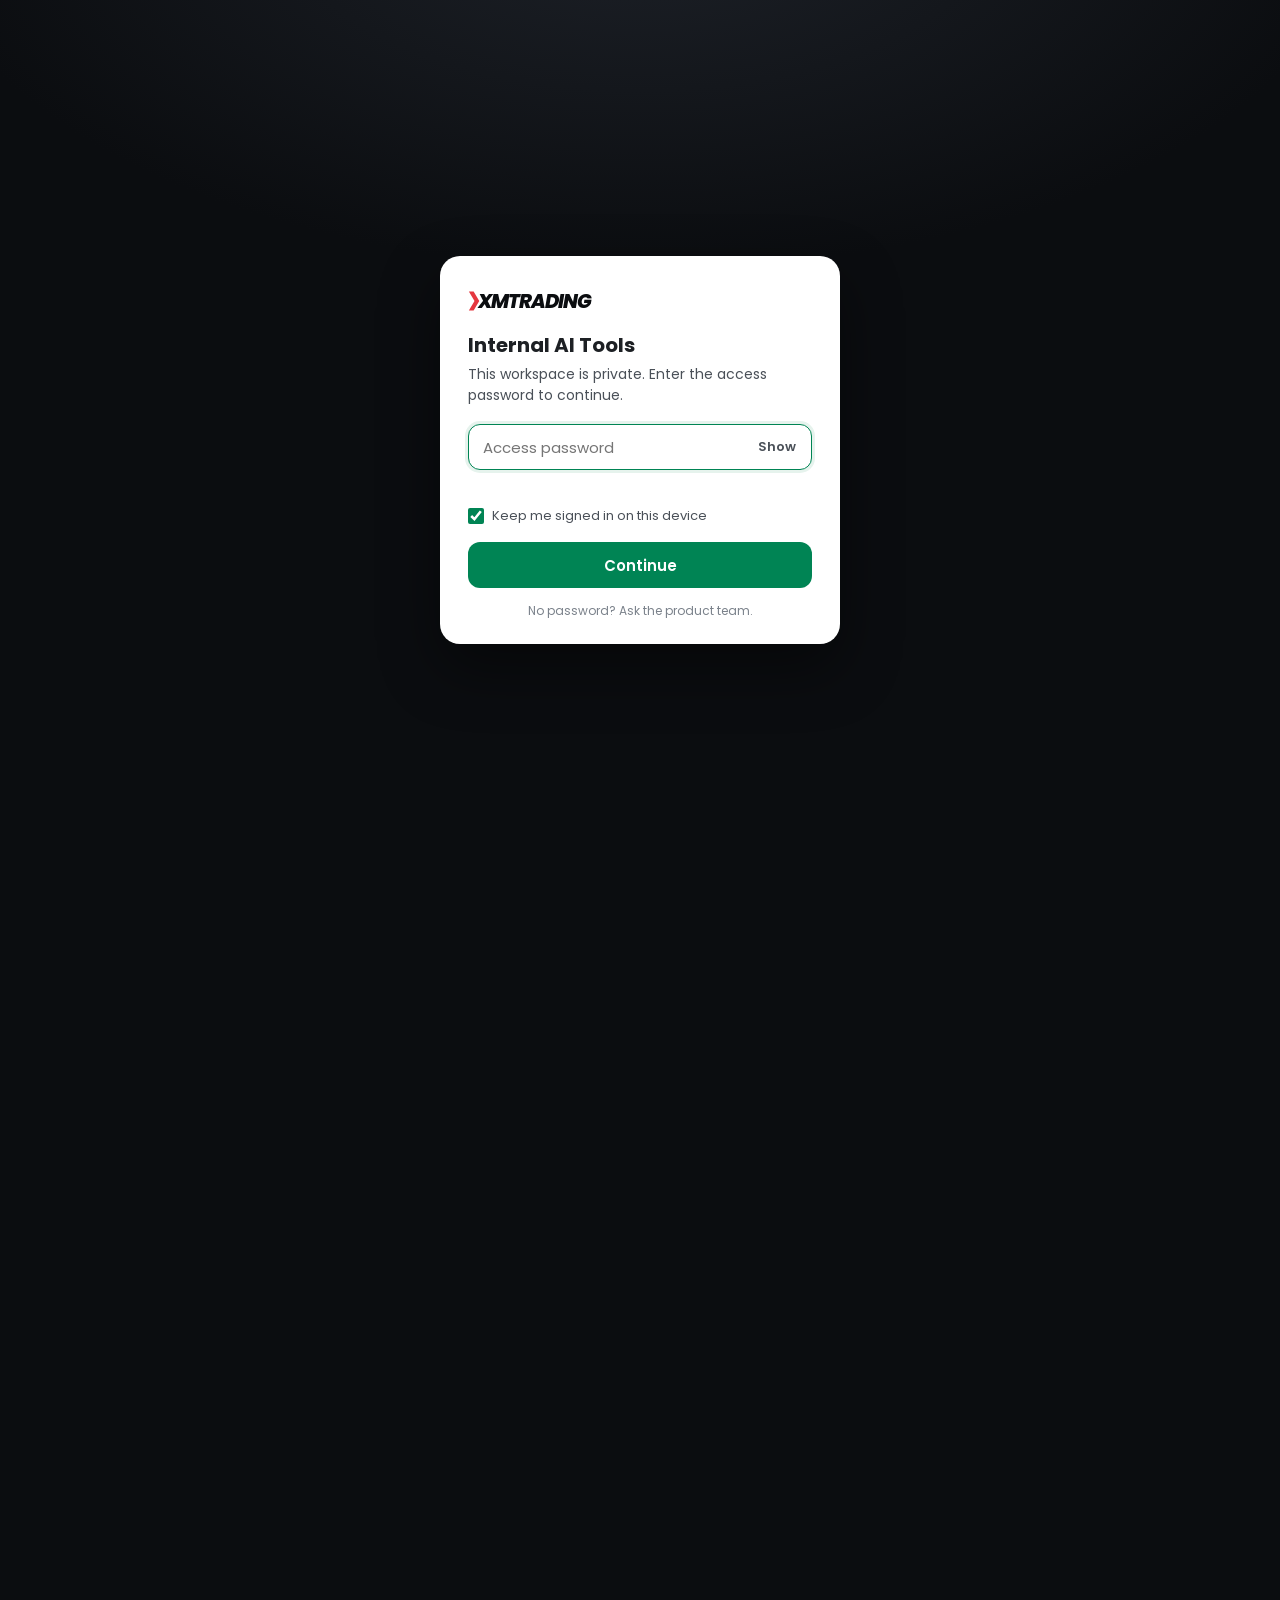
==== commit 4427efef: "SEO Agent: fresh Similarweb data (Oct 2026), redesigned views, collector; add X Monitor as external " ====
--- a/docs/guide.html
+++ b/docs/guide.html
@@ -163,6 +163,7 @@
         <tr><td>accent</td><td>App icon colour: <code>green</code>, <code>blue</code>, <code>amber</code>, <code>purple</code>, <code>red</code> or <code>dark</code>.</td></tr>
         <tr><td>owner</td><td>Person or team who maintains it. People ask them questions.</td></tr>
         <tr><td>path</td><td>Exactly <code>tools/&lt;id&gt;/</code> with a trailing slash.</td></tr>
+        <tr><td>url</td><td>Optional. Use instead of <code>path</code> for a tool that already lives on its own site (<code>https://</code>). The icon opens it in the same tab; the browser back button returns to the hub.</td></tr>
       </tbody>
     </table></div></div>
 
--- a/assets/css/xm.css
+++ b/assets/css/xm.css
@@ -59,6 +59,12 @@
 .hub-bar .right { display: flex; align-items: center; gap: 8px; margin-left: auto; }
 .hub-bar .lnk { font-size: var(--fs-s); font-weight: 500; padding: 8px 12px; border-radius: 10px; color: #d6dae0; background: none; border: 0; }
 .hub-bar .lnk:hover { background: rgba(255, 255, 255, .1); color: #fff; }
+.hub-bar .lnk, .hub-bar .crumb { white-space: nowrap; }
+@media (max-width: 560px) {
+  .hub-bar .in { gap: 10px; padding: 0 14px; }
+  .hub-bar .sub { display: none; }
+  .hub-bar .lnk { padding: 8px 8px; }
+}
 
 /* ---------- Buttons ---------- */
 .btn { display: inline-flex; align-items: center; justify-content: center; gap: 8px; border: 1.5px solid transparent; border-radius: 10px; padding: 10px 20px; font-weight: 600; font-size: var(--fs-m); line-height: 1.2; transition: transform .12s, background .15s, box-shadow .15s, border-color .15s; white-space: nowrap; }
